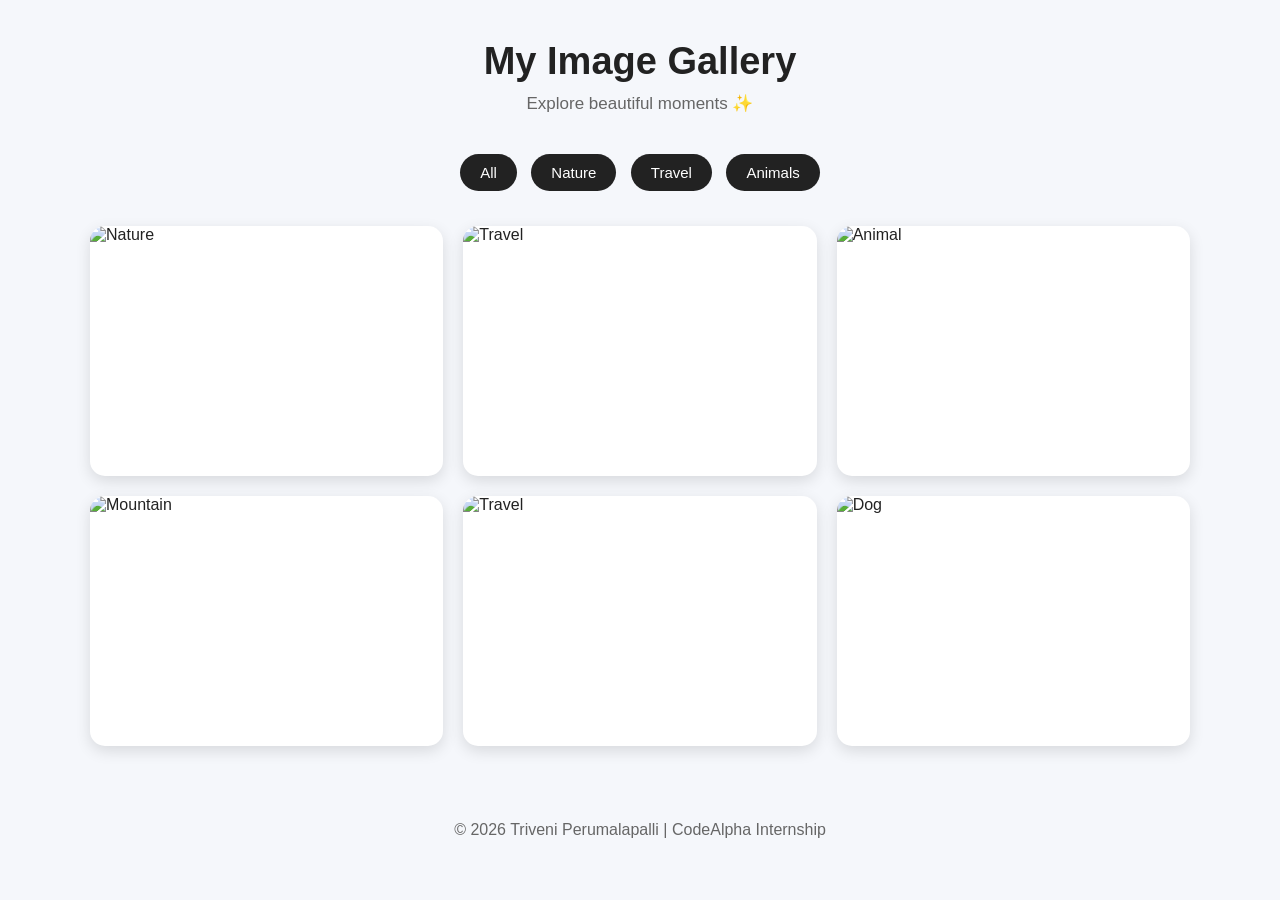
==== index.html @ b5cd44e0 "Add files via upload" ====
<!DOCTYPE html>
<html lang="en">
<head>
    <meta charset="UTF-8">
    <meta name="viewport" content="width=device-width, initial-scale=1.0">
    <title>CodeAlpha Image Gallery</title>
    <link rel="stylesheet" href="style.css">
</head>

<body>

    <header>
        <h1>My Image Gallery</h1>
        <p>Explore beautiful moments ✨</p>
    </header>

    <div class="filters">
        <button onclick="filterImages('all')">All</button>
        <button onclick="filterImages('nature')">Nature</button>
        <button onclick="filterImages('travel')">Travel</button>
        <button onclick="filterImages('animals')">Animals</button>
    </div>

    <main class="gallery">

        <div class="gallery-item nature">
            <img src="https://images.unsplash.com/photo-1500534623283-312aade485b7"
                 alt="Nature" onclick="openLightbox(this)">
        </div>

        <div class="gallery-item travel">
            <img src="https://images.unsplash.com/photo-1507525428034-b723cf961d3e"
                 alt="Travel" onclick="openLightbox(this)">
        </div>

        <div class="gallery-item animals">
            <img src="https://images.unsplash.com/photo-1546182990-dffeafbe841d"
                 alt="Animal" onclick="openLightbox(this)">
        </div>

        <div class="gallery-item nature">
            <img src="https://images.unsplash.com/photo-1470770841072-f978cf4d019e"
                 alt="Mountain" onclick="openLightbox(this)">
        </div>

        <div class="gallery-item travel">
            <img src="https://images.unsplash.com/photo-1469474968028-56623f02e42e"
                 alt="Travel" onclick="openLightbox(this)">
        </div>

        <div class="gallery-item animals">
            <img src="https://images.unsplash.com/photo-1552053831-71594a27632d"
                 alt="Dog" onclick="openLightbox(this)">
        </div>

    </main>

    <!-- Lightbox -->
    <div id="lightbox" class="lightbox">
        <span class="close" onclick="closeLightbox()">&times;</span>

        <button class="prev" onclick="changeImage(-1)">&#10094;</button>

        <img id="lightbox-img" src="" alt="Preview">

        <button class="next" onclick="changeImage(1)">&#10095;</button>
    </div>

    <footer>
        <p>© 2026 Triveni Perumalapalli | CodeAlpha Internship</p>
    </footer>

    <script src="script.js"></script>
</body>
</html>
---- style.css ----
* {
    margin: 0;
    padding: 0;
    box-sizing: border-box;
}

body {
    font-family: Arial, sans-serif;
    background: #f5f7fb;
    color: #222;
}

/* Header */
header {
    text-align: center;
    padding: 40px 20px 25px;
}

header h1 {
    font-size: 38px;
    margin-bottom: 10px;
}

header p {
    color: #666;
    font-size: 17px;
}

/* Filter Buttons */
.filters {
    text-align: center;
    margin: 10px 20px 30px;
}

.filters button {
    padding: 10px 20px;
    margin: 5px;
    border: none;
    border-radius: 25px;
    background: #222;
    color: white;
    cursor: pointer;
    font-size: 15px;
    transition: 0.3s;
}

.filters button:hover {
    transform: translateY(-2px);
    opacity: 0.8;
}

/* Gallery */
.gallery {
    width: 90%;
    max-width: 1100px;
    margin: auto;
    display: grid;
    grid-template-columns: repeat(3, 1fr);
    gap: 20px;
}

.gallery-item {
    overflow: hidden;
    border-radius: 15px;
    background: white;
    box-shadow: 0 5px 15px rgba(0, 0, 0, 0.12);
    cursor: pointer;
}

.gallery-item img {
    width: 100%;
    height: 250px;
    object-fit: cover;
    display: block;
    transition: transform 0.4s ease;
}

.gallery-item:hover img {
    transform: scale(1.08);
}

/* Lightbox */
.lightbox {
    display: none;
    position: fixed;
    z-index: 1000;
    inset: 0;
    background: rgba(0, 0, 0, 0.9);
    align-items: center;
    justify-content: center;
}

.lightbox img {
    max-width: 80%;
    max-height: 80vh;
    border-radius: 10px;
}

.close {
    position: absolute;
    top: 20px;
    right: 35px;
    color: white;
    font-size: 40px;
    cursor: pointer;
}

.prev,
.next {
    position: absolute;
    top: 50%;
    transform: translateY(-50%);
    border: none;
    background: rgba(255, 255, 255, 0.2);
    color: white;
    font-size: 35px;
    padding: 10px 18px;
    cursor: pointer;
    border-radius: 50%;
}

.prev {
    left: 30px;
}

.next {
    right: 30px;
}

.prev:hover,
.next:hover {
    background: rgba(255, 255, 255, 0.4);
}

/* Footer */
footer {
    text-align: center;
    padding: 35px 20px;
    margin-top: 40px;
    color: #666;
}

/* Responsive Design */
@media (max-width: 800px) {
    .gallery {
        grid-template-columns: repeat(2, 1fr);
    }
}

@media (max-width: 500px) {
    header h1 {
        font-size: 30px;
    }

    .gallery {
        grid-template-columns: 1fr;
    }

    .gallery-item img {
        height: 220px;
    }

    .prev {
        left: 10px;
    }

    .next {
        right: 10px;
    }
}
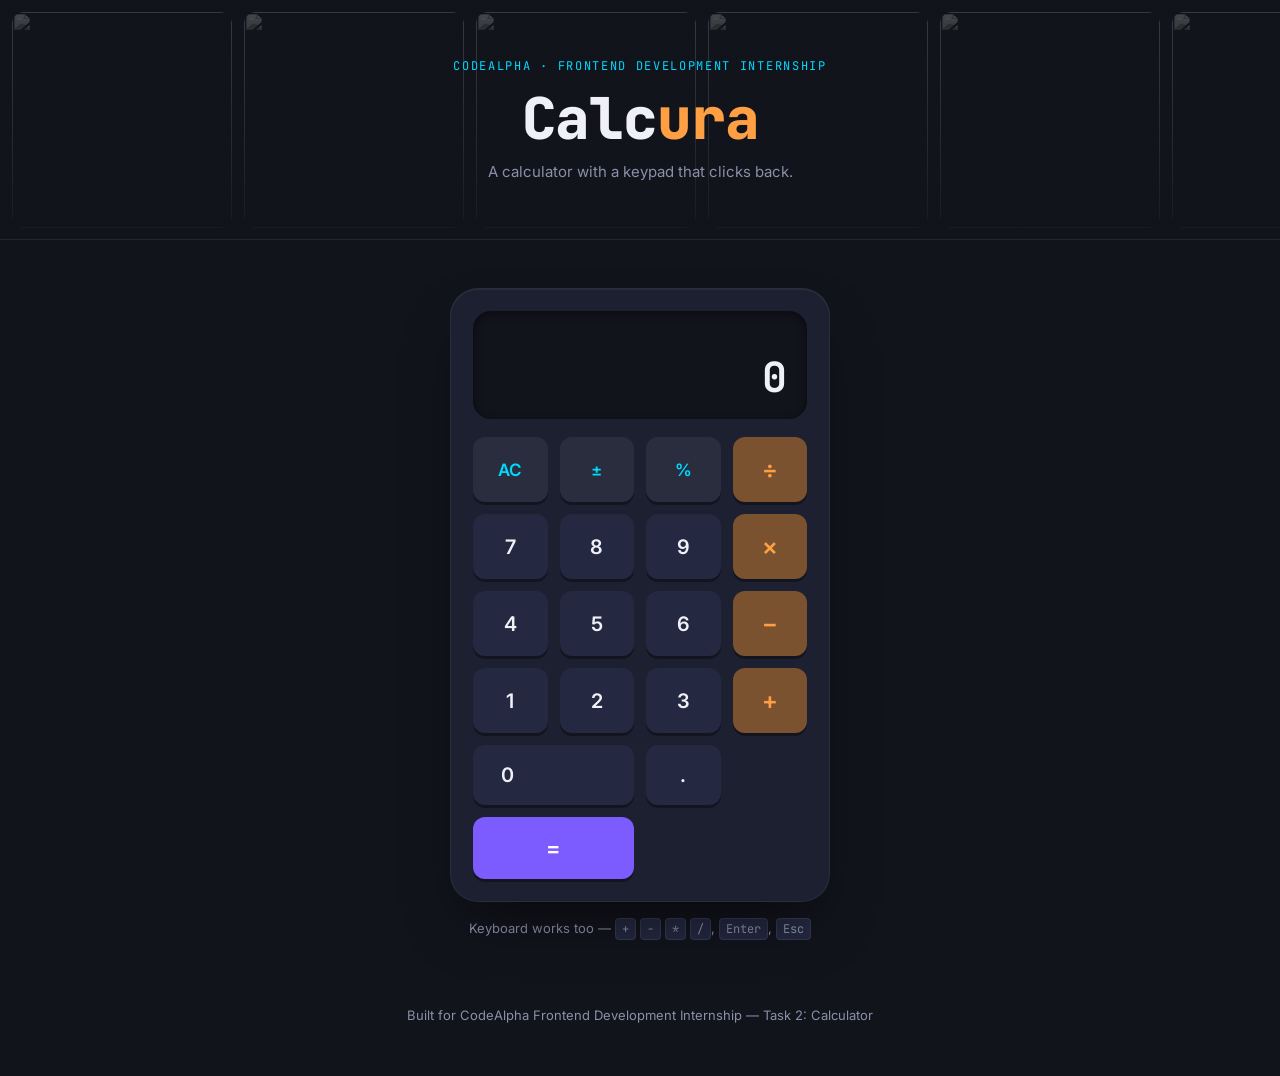
==== commit e6bad1ad: "Add files via upload" ====
--- a/index.html
+++ b/index.html
@@ -1,75 +1,152 @@
 <!DOCTYPE html>
 <html lang="en">
 <head>
-    <meta charset="UTF-8">
-    <meta name="viewport" content="width=device-width, initial-scale=1.0">
-    <title>CodeAlpha Image Gallery</title>
-    <link rel="stylesheet" href="style.css">
+<meta charset="UTF-8">
+<meta name="viewport" content="width=device-width, initial-scale=1.0">
+
+<title>Calcura — Smart Calculator | CodeAlpha Task 2</title>
+
+<link rel="preconnect" href="https://fonts.googleapis.com">
+<link rel="preconnect" href="https://fonts.gstatic.com" crossorigin>
+
+<link href="https://fonts.googleapis.com/css2?family=JetBrains+Mono:wght@400;500;700;800&family=Inter:wght@400;500;600;700&display=swap" rel="stylesheet">
+
+<link rel="stylesheet" href="style.css">
 </head>
 
 <body>
 
-    <header>
-        <h1>My Image Gallery</h1>
-        <p>Explore beautiful moments ✨</p>
-    </header>
+<header class="marquee-header">
 
-    <div class="filters">
-        <button onclick="filterImages('all')">All</button>
-        <button onclick="filterImages('nature')">Nature</button>
-        <button onclick="filterImages('travel')">Travel</button>
-        <button onclick="filterImages('animals')">Animals</button>
+    <div class="marquee-track">
+
+        <div class="marquee-group">
+            <img src="https://picsum.photos/seed/calc1/300/200" alt="">
+            <img src="https://picsum.photos/seed/calc2/300/200" alt="">
+            <img src="https://picsum.photos/seed/calc3/300/200" alt="">
+            <img src="https://picsum.photos/seed/calc4/300/200" alt="">
+            <img src="https://picsum.photos/seed/calc5/300/200" alt="">
+            <img src="https://picsum.photos/seed/calc6/300/200" alt="">
+        </div>
+
+        <div class="marquee-group" aria-hidden="true">
+            <img src="https://picsum.photos/seed/calc1/300/200" alt="">
+            <img src="https://picsum.photos/seed/calc2/300/200" alt="">
+            <img src="https://picsum.photos/seed/calc3/300/200" alt="">
+            <img src="https://picsum.photos/seed/calc4/300/200" alt="">
+            <img src="https://picsum.photos/seed/calc5/300/200" alt="">
+            <img src="https://picsum.photos/seed/calc6/300/200" alt="">
+        </div>
+
     </div>
 
-    <main class="gallery">
+    <div class="marquee-overlay">
 
-        <div class="gallery-item nature">
-            <img src="https://images.unsplash.com/photo-1500534623283-312aade485b7"
-                 alt="Nature" onclick="openLightbox(this)">
+        <p class="eyebrow">
+            CodeAlpha · Frontend Development Internship
+        </p>
+
+        <h1>Calc<span>ura</span></h1>
+
+        <p class="tagline">
+            A calculator with a keypad that clicks back.
+        </p>
+
+    </div>
+
+</header>
+
+
+<main class="stage">
+
+    <section class="calculator" id="calculator">
+
+        <div class="screen-well">
+
+            <div class="expression" id="expression">
+                &nbsp;
+            </div>
+
+            <div class="result" id="result">
+                0
+            </div>
+
         </div>
 
-        <div class="gallery-item travel">
-            <img src="https://images.unsplash.com/photo-1507525428034-b723cf961d3e"
-                 alt="Travel" onclick="openLightbox(this)">
+
+        <div class="keypad" id="keypad">
+
+            <button class="key key-fn" data-action="clear">AC</button>
+
+            <button class="key key-fn" data-action="negate">±</button>
+
+            <button class="key key-fn" data-action="percent">%</button>
+
+            <button class="key key-op" data-op="÷">÷</button>
+
+
+            <button class="key key-num" data-num="7">7</button>
+            <button class="key key-num" data-num="8">8</button>
+            <button class="key key-num" data-num="9">9</button>
+
+            <button class="key key-op" data-op="×">×</button>
+
+
+            <button class="key key-num" data-num="4">4</button>
+            <button class="key key-num" data-num="5">5</button>
+            <button class="key key-num" data-num="6">6</button>
+
+            <button class="key key-op" data-op="−">−</button>
+
+
+            <button class="key key-num" data-num="1">1</button>
+            <button class="key key-num" data-num="2">2</button>
+            <button class="key key-num" data-num="3">3</button>
+
+            <button class="key key-op" data-op="+">+</button>
+
+
+            <button class="key key-num key-zero" data-num="0">
+                0
+            </button>
+
+            <button class="key key-num" data-action="decimal">
+                .
+            </button>
+
+            <button class="key key-eq" data-action="equals">
+                =
+            </button>
+
         </div>
 
-        <div class="gallery-item animals">
-            <img src="https://images.unsplash.com/photo-1546182990-dffeafbe841d"
-                 alt="Animal" onclick="openLightbox(this)">
-        </div>
+    </section>
 
-        <div class="gallery-item nature">
-            <img src="https://images.unsplash.com/photo-1470770841072-f978cf4d019e"
-                 alt="Mountain" onclick="openLightbox(this)">
-        </div>
 
-        <div class="gallery-item travel">
-            <img src="https://images.unsplash.com/photo-1469474968028-56623f02e42e"
-                 alt="Travel" onclick="openLightbox(this)">
-        </div>
+    <p class="hint">
+        Keyboard works too —
+        <kbd>+</kbd>
+        <kbd>-</kbd>
+        <kbd>*</kbd>
+        <kbd>/</kbd>,
+        <kbd>Enter</kbd>,
+        <kbd>Esc</kbd>
+    </p>
 
-        <div class="gallery-item animals">
-            <img src="https://images.unsplash.com/photo-1552053831-71594a27632d"
-                 alt="Dog" onclick="openLightbox(this)">
-        </div>
+</main>
 
-    </main>
 
-    <!-- Lightbox -->
-    <div id="lightbox" class="lightbox">
-        <span class="close" onclick="closeLightbox()">&times;</span>
+<footer class="site-footer">
 
-        <button class="prev" onclick="changeImage(-1)">&#10094;</button>
+    <p>
+        Built for CodeAlpha Frontend Development Internship —
+        Task 2: Calculator
+    </p>
 
-        <img id="lightbox-img" src="" alt="Preview">
+</footer>
 
-        <button class="next" onclick="changeImage(1)">&#10095;</button>
-    </div>
 
-    <footer>
-        <p>© 2026 Triveni Perumalapalli | CodeAlpha Internship</p>
-    </footer>
+<script src="script.js"></script>
 
-    <script src="script.js"></script>
 </body>
 </html>
--- a/style.css
+++ b/style.css
@@ -1,170 +1,388 @@
+:root {
+  --ink: #12141c;
+  --panel: #1c2030;
+  --panel-raised: #242840;
+  --paper: #f0f1f8;
+  --muted: #8b8fa8;
+  --amber: #ff9f43;
+  --amber-dim: #7a5230;
+  --cyan: #00d9ff;
+  --violet: #7c5cff;
+  --danger: #ff5f6d;
+
+  --radius-lg: 28px;
+  --radius-md: 18px;
+  --radius-sm: 12px;
+
+  --font-display: 'JetBrains Mono', monospace;
+  --font-body: 'Inter', sans-serif;
+}
+
 * {
-    margin: 0;
-    padding: 0;
-    box-sizing: border-box;
-}
-
+  box-sizing: border-box;
+}
+
+html,
 body {
-    font-family: Arial, sans-serif;
-    background: #f5f7fb;
-    color: #222;
-}
-
-/* Header */
-header {
-    text-align: center;
-    padding: 40px 20px 25px;
-}
-
-header h1 {
-    font-size: 38px;
-    margin-bottom: 10px;
-}
-
-header p {
-    color: #666;
-    font-size: 17px;
-}
-
-/* Filter Buttons */
-.filters {
-    text-align: center;
-    margin: 10px 20px 30px;
-}
-
-.filters button {
-    padding: 10px 20px;
-    margin: 5px;
-    border: none;
-    border-radius: 25px;
-    background: #222;
-    color: white;
-    cursor: pointer;
-    font-size: 15px;
-    transition: 0.3s;
-}
-
-.filters button:hover {
-    transform: translateY(-2px);
-    opacity: 0.8;
-}
-
-/* Gallery */
-.gallery {
-    width: 90%;
-    max-width: 1100px;
-    margin: auto;
-    display: grid;
-    grid-template-columns: repeat(3, 1fr);
-    gap: 20px;
-}
-
-.gallery-item {
-    overflow: hidden;
-    border-radius: 15px;
-    background: white;
-    box-shadow: 0 5px 15px rgba(0, 0, 0, 0.12);
-    cursor: pointer;
-}
-
-.gallery-item img {
-    width: 100%;
-    height: 250px;
-    object-fit: cover;
-    display: block;
-    transition: transform 0.4s ease;
-}
-
-.gallery-item:hover img {
-    transform: scale(1.08);
-}
-
-/* Lightbox */
-.lightbox {
-    display: none;
-    position: fixed;
-    z-index: 1000;
-    inset: 0;
-    background: rgba(0, 0, 0, 0.9);
-    align-items: center;
-    justify-content: center;
-}
-
-.lightbox img {
-    max-width: 80%;
-    max-height: 80vh;
-    border-radius: 10px;
-}
-
-.close {
-    position: absolute;
-    top: 20px;
-    right: 35px;
-    color: white;
-    font-size: 40px;
-    cursor: pointer;
-}
-
-.prev,
-.next {
-    position: absolute;
-    top: 50%;
-    transform: translateY(-50%);
-    border: none;
-    background: rgba(255, 255, 255, 0.2);
-    color: white;
-    font-size: 35px;
-    padding: 10px 18px;
-    cursor: pointer;
-    border-radius: 50%;
-}
-
-.prev {
-    left: 30px;
-}
-
-.next {
-    right: 30px;
-}
-
-.prev:hover,
-.next:hover {
-    background: rgba(255, 255, 255, 0.4);
-}
-
-/* Footer */
-footer {
-    text-align: center;
-    padding: 35px 20px;
-    margin-top: 40px;
-    color: #666;
-}
-
-/* Responsive Design */
-@media (max-width: 800px) {
-    .gallery {
-        grid-template-columns: repeat(2, 1fr);
-    }
-}
-
-@media (max-width: 500px) {
-    header h1 {
-        font-size: 30px;
-    }
-
-    .gallery {
-        grid-template-columns: 1fr;
-    }
-
-    .gallery-item img {
-        height: 220px;
-    }
-
-    .prev {
-        left: 10px;
-    }
-
-    .next {
-        right: 10px;
-    }
+  margin: 0;
+  padding: 0;
+  background: var(--ink);
+  color: var(--paper);
+  font-family: var(--font-body);
+  overflow-x: hidden;
+}
+
+@media (prefers-reduced-motion: reduce) {
+  *,
+  *::before,
+  *::after {
+    animation-duration: 0.001ms !important;
+    animation-iteration-count: 1 !important;
+    transition-duration: 0.001ms !important;
+  }
+}
+
+/* ---------- Marquee header ---------- */
+
+.marquee-header {
+  position: relative;
+  height: 240px;
+  overflow: hidden;
+  border-bottom: 1px solid rgba(255, 255, 255, 0.08);
+}
+
+.marquee-track {
+  display: flex;
+  width: max-content;
+  animation: scroll-left 40s linear infinite;
+}
+
+.marquee-group {
+  display: flex;
+  gap: 12px;
+  padding: 12px;
+}
+
+.marquee-group img {
+  width: 220px;
+  height: 216px;
+  object-fit: cover;
+  border-radius: var(--radius-sm);
+  filter: grayscale(65%) brightness(0.55) saturate(1.1);
+  flex-shrink: 0;
+}
+
+@keyframes scroll-left {
+  from {
+    transform: translateX(0);
+  }
+
+  to {
+    transform: translateX(-50%);
+  }
+}
+
+.marquee-overlay {
+  position: absolute;
+  inset: 0;
+  display: flex;
+  flex-direction: column;
+  align-items: center;
+  justify-content: center;
+  text-align: center;
+
+  background: linear-gradient(
+    180deg,
+    rgba(18, 20, 28, 0.55) 0%,
+    rgba(18, 20, 28, 0.75) 60%,
+    rgba(18, 20, 28, 0.95) 100%
+  );
+
+  pointer-events: none;
+  animation: fade-in 0.8s ease both;
+}
+
+.eyebrow {
+  margin: 0 0 6px;
+  font-family: var(--font-display);
+  font-size: 12px;
+  letter-spacing: 0.14em;
+  text-transform: uppercase;
+  color: var(--cyan);
+}
+
+.marquee-overlay h1 {
+  margin: 0;
+  font-family: var(--font-display);
+  font-weight: 800;
+  font-size: clamp(2.4rem, 6vw, 3.6rem);
+  letter-spacing: -0.02em;
+  color: var(--paper);
+}
+
+.marquee-overlay h1 span {
+  color: var(--amber);
+}
+
+.tagline {
+  margin: 6px 0 0;
+  color: var(--muted);
+  font-size: 15px;
+}
+
+@keyframes fade-in {
+  from {
+    opacity: 0;
+    transform: translateY(8px);
+  }
+
+  to {
+    opacity: 1;
+    transform: translateY(0);
+  }
+}
+
+/* ---------- Stage ---------- */
+
+.stage {
+  display: flex;
+  flex-direction: column;
+  align-items: center;
+  padding: 48px 16px 24px;
+}
+
+.calculator {
+  width: 100%;
+  max-width: 380px;
+  background: var(--panel);
+  border-radius: var(--radius-lg);
+  padding: 22px;
+
+  box-shadow:
+    0 30px 60px -20px rgba(0, 0, 0, 0.6),
+    inset 0 1px 0 rgba(255, 255, 255, 0.05);
+
+  border: 1px solid rgba(255, 255, 255, 0.06);
+
+  animation: rise-in 0.6s cubic-bezier(0.16, 1, 0.3, 1) 0.15s both;
+}
+
+@keyframes rise-in {
+  from {
+    opacity: 0;
+    transform: translateY(24px) scale(0.98);
+  }
+
+  to {
+    opacity: 1;
+    transform: translateY(0) scale(1);
+  }
+}
+
+.screen-well {
+  background: var(--ink);
+  border-radius: var(--radius-md);
+  padding: 22px 20px 18px;
+  margin-bottom: 18px;
+  text-align: right;
+  min-height: 108px;
+
+  display: flex;
+  flex-direction: column;
+  justify-content: flex-end;
+
+  box-shadow: inset 0 2px 10px rgba(0, 0, 0, 0.5);
+}
+
+.expression {
+  font-family: var(--font-display);
+  font-size: 15px;
+  color: var(--muted);
+  min-height: 20px;
+  word-break: break-all;
+}
+
+.result {
+  font-family: var(--font-display);
+  font-weight: 700;
+  font-size: clamp(2rem, 8vw, 2.6rem);
+  color: var(--paper);
+  word-break: break-all;
+  line-height: 1.1;
+  transition: color 0.15s ease;
+}
+
+.result.error {
+  color: var(--danger);
+  animation: shake 0.4s ease;
+}
+
+@keyframes shake {
+  0%,
+  100% {
+    transform: translateX(0);
+  }
+
+  20% {
+    transform: translateX(-6px);
+  }
+
+  40% {
+    transform: translateX(6px);
+  }
+
+  60% {
+    transform: translateX(-4px);
+  }
+
+  80% {
+    transform: translateX(4px);
+  }
+}
+
+/* ---------- Keypad ---------- */
+
+.keypad {
+  display: grid;
+  grid-template-columns: repeat(4, 1fr);
+  gap: 12px;
+}
+
+.key {
+  font-family: var(--font-body);
+  font-weight: 600;
+  font-size: 20px;
+  border: none;
+  border-radius: var(--radius-sm);
+  padding: 18px 0;
+  cursor: pointer;
+  color: var(--paper);
+  background: var(--panel-raised);
+
+  transition:
+    transform 0.08s ease,
+    box-shadow 0.15s ease,
+    background 0.15s ease;
+
+  box-shadow: 0 3px 0 rgba(0, 0, 0, 0.35);
+
+  position: relative;
+  overflow: hidden;
+}
+
+.key:active,
+.key.pressed {
+  transform: translateY(3px);
+  box-shadow: 0 0 0 rgba(0, 0, 0, 0.35);
+}
+
+.key::after {
+  content: "";
+  position: absolute;
+  inset: 0;
+
+  background: radial-gradient(
+    circle,
+    rgba(255, 255, 255, 0.35) 0%,
+    transparent 60%
+  );
+
+  opacity: 0;
+  transform: scale(0.4);
+
+  transition:
+    opacity 0.3s ease,
+    transform 0.3s ease;
+}
+
+.key.pressed::after {
+  opacity: 1;
+  transform: scale(1.4);
+
+  transition:
+    opacity 0.5s ease,
+    transform 0.5s ease;
+}
+
+.key-num {
+  background: var(--panel-raised);
+}
+
+.key-num:hover {
+  background: #2c3050;
+}
+
+.key-fn {
+  background: #2a2d3d;
+  color: var(--cyan);
+  font-size: 17px;
+}
+
+.key-fn:hover {
+  background: #333752;
+}
+
+.key-op {
+  background: var(--amber-dim);
+  color: var(--amber);
+  font-size: 24px;
+}
+
+.key-op:hover {
+  background: #8a5f38;
+}
+
+.key-op.active-op {
+  background: var(--amber);
+  color: var(--ink);
+}
+
+.key-eq {
+  background: var(--violet);
+  color: white;
+  grid-column: span 2;
+  font-size: 22px;
+}
+
+.key-eq:hover {
+  background: #6d4ef0;
+}
+
+.key-zero {
+  grid-column: span 2;
+  text-align: left;
+  padding-left: 28px;
+}
+
+.hint {
+  margin-top: 18px;
+  font-size: 13px;
+  color: var(--muted);
+  text-align: center;
+}
+
+.hint kbd {
+  background: var(--panel-raised);
+  border-radius: 4px;
+  padding: 2px 6px;
+  font-family: var(--font-display);
+  font-size: 12px;
+  border: 1px solid rgba(255, 255, 255, 0.08);
+}
+
+.site-footer {
+  text-align: center;
+  padding: 20px 16px 40px;
+  color: var(--muted);
+  font-size: 13px;
+}
+
+@media (max-width: 420px) {
+  .marquee-header {
+    height: 200px;
+  }
+
+  .calculator {
+    padding: 16px;
+  }
 }
